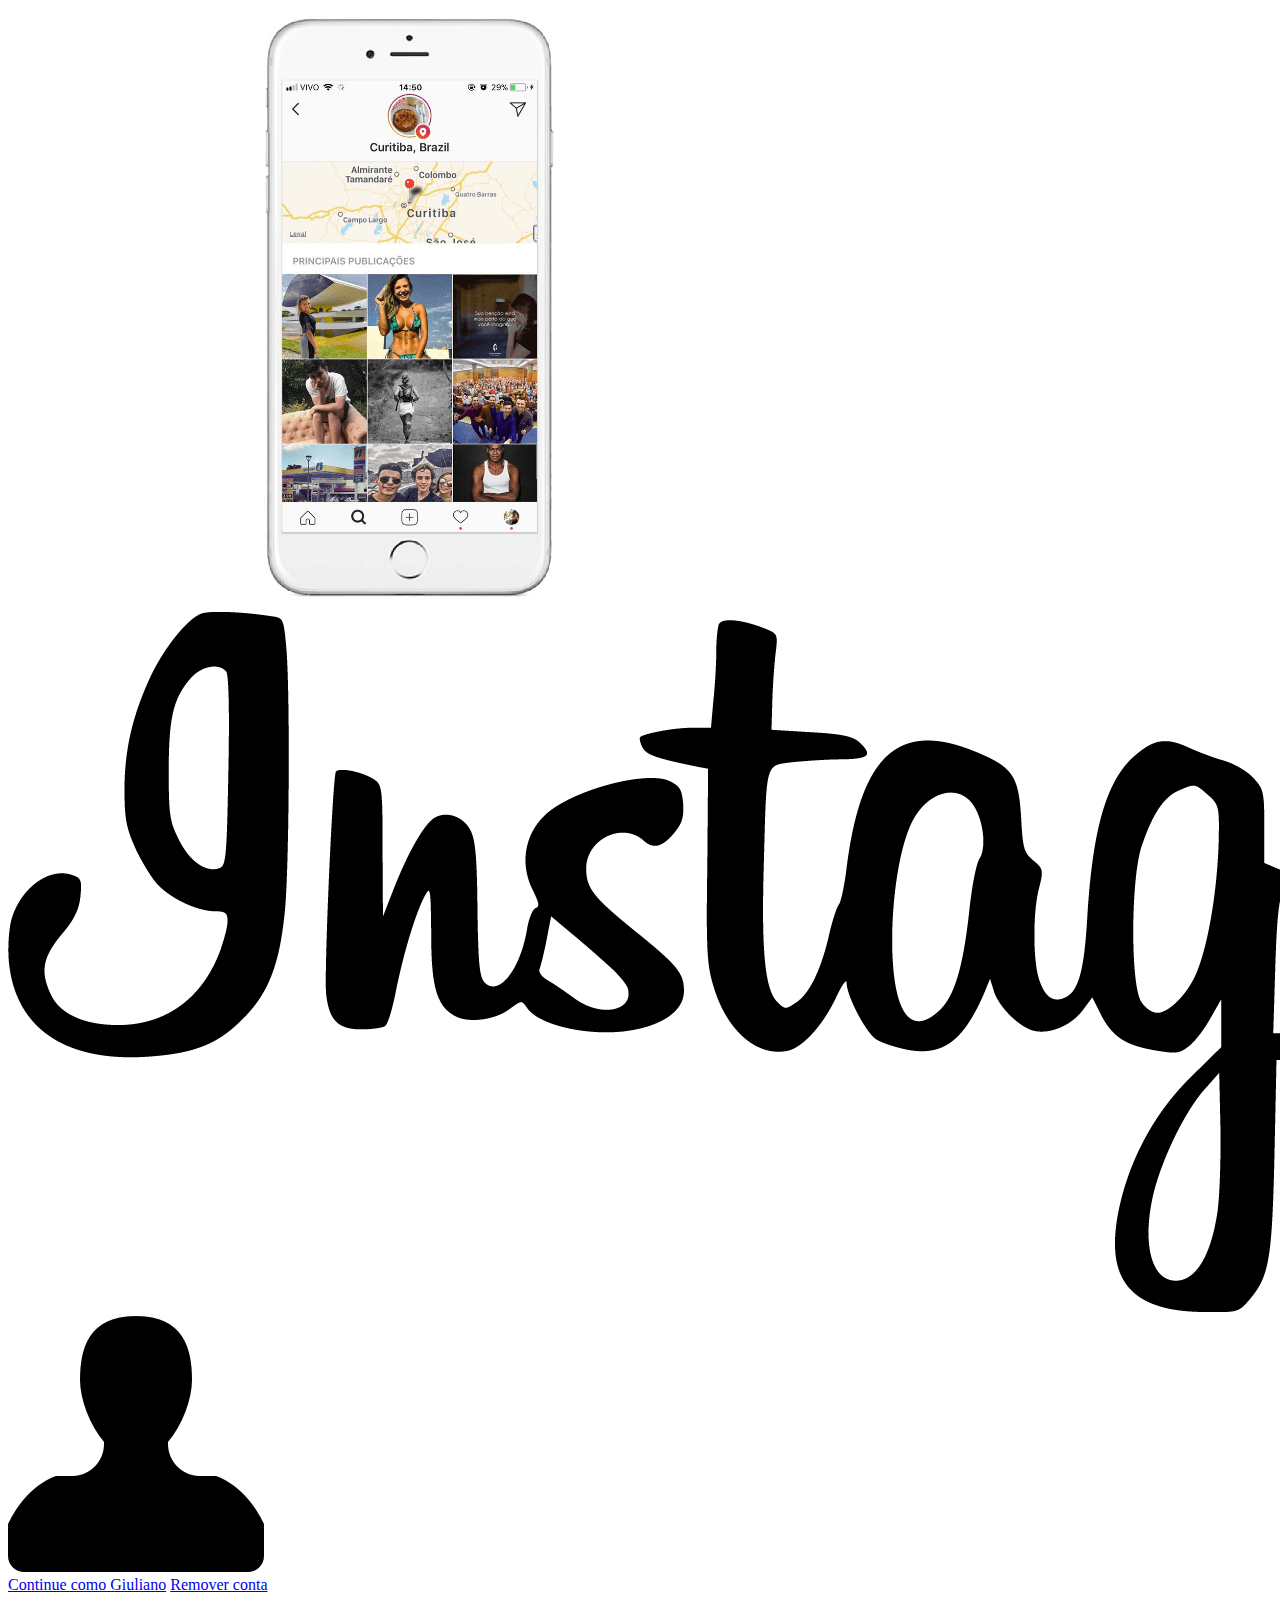
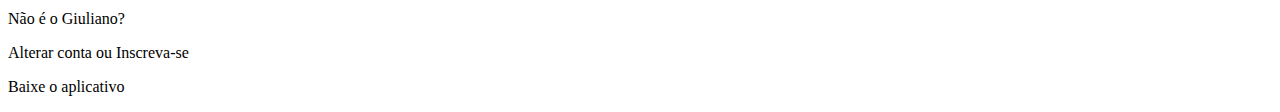
==== instagram/index.html @ 700491b7 "HTML da página estruturado" ====
<!DOCTYPE html>
<html lang="en">
<head>
    <meta charset="UTF-8">
    <meta name="viewport" content="width=device-width, initial-scale=1.0">
    <title>Document</title>
</head>
<body>
    <div class="insta-wrapper">

        <div class="insta-phone">
            <img src="img/phone.png" alt="Imagem de um celular">

        </div>

        <div class="insta-continue">

            <div class="group">

                <img src="./img/insta.png" class="logo" alt="logo do instagram" />
                <div class="profile">
                    <img src="./img/user.png" alt="Foto de perfil">

                </div>

                <a href="#" class="login">Continue como Giuliano</a>
                <a href="#" class="logout">Remover conta</a>

            </div>

            <div class="group">

                <p class="not-account">Não é o Giuliano?</p>
                <p class="link-group">

                    <span class="link-blue">Alterar conta</span>
                        ou
                    <span class="link-blue">Inscreva-se</span>

                </p>
            </div>

            <div class="get-the--app">
                <p class="get-app">Baixe o aplicativo</p>
                <div class="download">
                    <a href="#" class="app-download"></a>
                    <a href="#" class="app-download"></a>

                </div>

            </div>

        </div>

    </div>
</body>
</html>
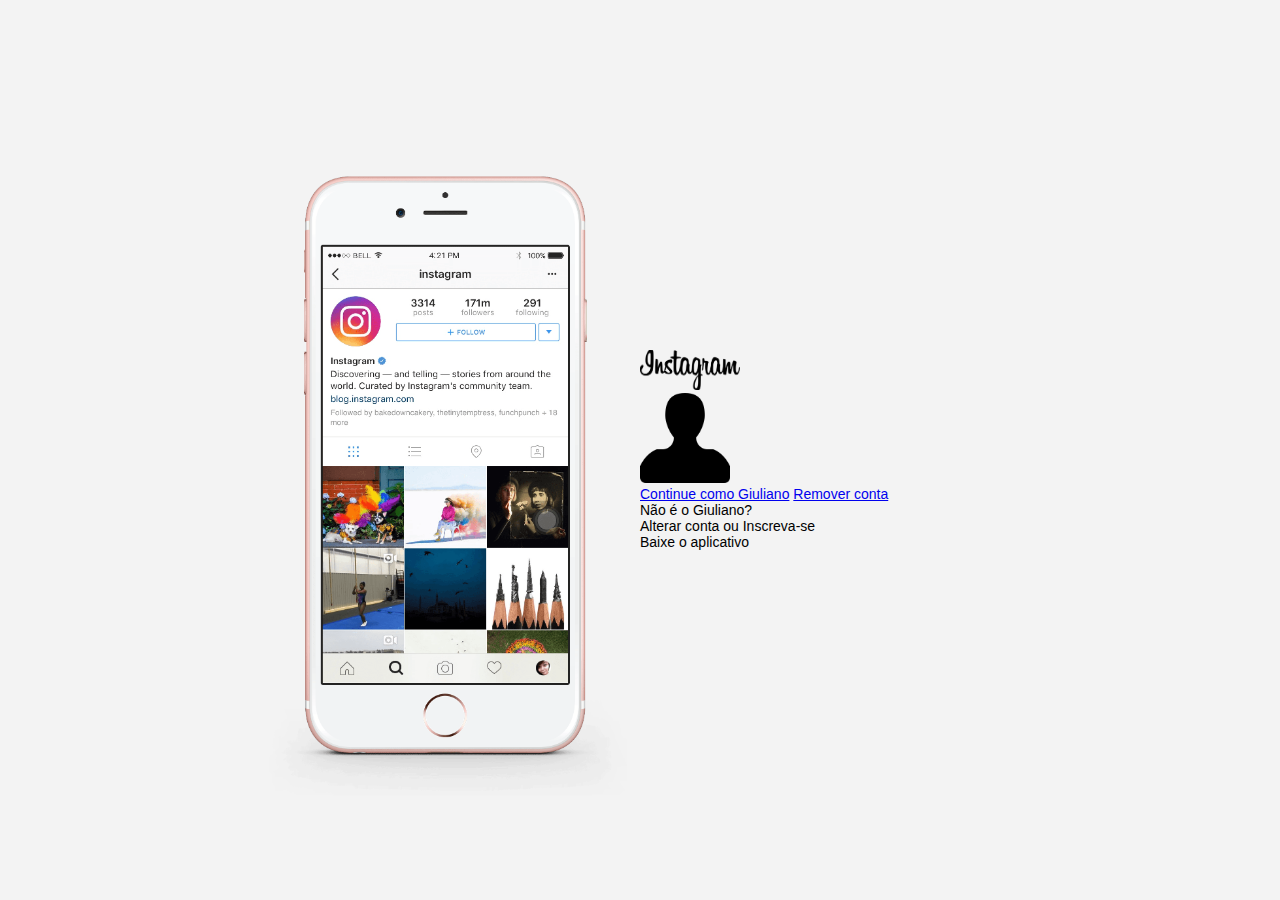
==== commit d596790c: "Configurando o posicionamento ods elementos" ====
--- a/instagram/index.html
+++ b/instagram/index.html
@@ -3,13 +3,14 @@
 <head>
     <meta charset="UTF-8">
     <meta name="viewport" content="width=device-width, initial-scale=1.0">
+    <link rel="stylesheet" href="style.css">
     <title>Document</title>
 </head>
 <body>
     <div class="insta-wrapper">
 
         <div class="insta-phone">
-            <img src="img/phone.png" alt="Imagem de um celular">
+            <img src="img/phone.png" alt="Imagem de um celular" />
 
         </div>
 
@@ -17,9 +18,9 @@
 
             <div class="group">
 
-                <img src="./img/insta.png" class="logo" alt="logo do instagram" />
+                <img src="./img/insta.png" class="logo" alt="logo do instagram" width="100" height="40"/>
                 <div class="profile">
-                    <img src="./img/user.png" alt="Foto de perfil">
+                    <img src="./img/user.png" alt="Foto de perfil" width="90" height="90">
 
                 </div>
 
--- a/instagram/style.css
+++ b/instagram/style.css
@@ -0,0 +1,42 @@
+* {
+
+    padding: 0;
+    margin: 0;
+    box-sizing: none;
+    font-family: sans-serif;
+    font-size: 14px;
+}
+
+body {
+
+    width: 100%;
+    min-width: 100vh;
+    background-color: rgb(243, 243, 243);
+    margin: 0;
+    padding: 0;
+    display: flex;
+    justify-content: center;
+}
+
+.insta-wrapper {
+
+    display: flex;
+    align-items: center;
+    justify-content: start;
+    width: 60%;
+    height: 100vh;
+  
+}
+
+.insta-phone {
+
+    display: flex;
+    align-items: center;
+    justify-content: center;
+    width: 50%;
+}
+
+.insta-phone img {
+
+    height: 50rem;
+}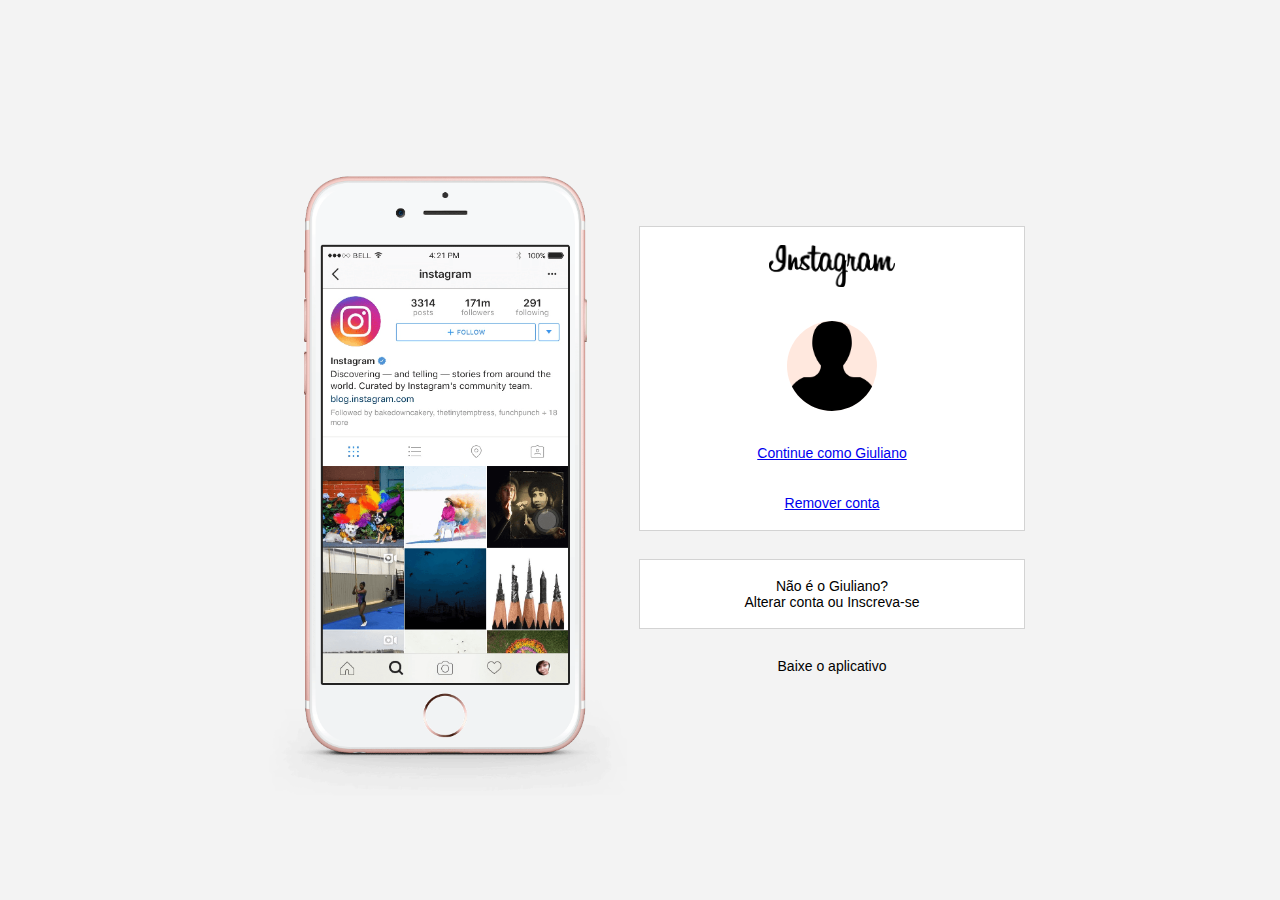
==== commit d19dfe86: "Componente profile completo" ====
--- a/instagram/index.html
+++ b/instagram/index.html
@@ -18,7 +18,7 @@
 
             <div class="group">
 
-                <img src="./img/insta.png" class="logo" alt="logo do instagram" width="100" height="40"/>
+                <img src="./img/insta.png" class="logo" alt="logo do instagram" />
                 <div class="profile">
                     <img src="./img/user.png" alt="Foto de perfil" width="90" height="90">
 
--- a/instagram/style.css
+++ b/instagram/style.css
@@ -39,4 +39,45 @@
 .insta-phone img {
 
     height: 50rem;
-}+}
+
+.insta-continue {
+
+    display:flex;
+    align-items: center;
+    flex-direction: center;
+    justify-content: space-around;
+    flex-direction: column;
+    min-height: 34rem;
+    width: 50%;
+}
+
+.group {
+
+    display:flex;
+    flex-direction: column;
+    align-items: center;
+    justify-content: space-between;
+    width: 100%;
+    background-color: #FFFFFF;
+    padding: 1.3rem 0;
+    border: 1px solid lightgrey;
+}
+
+.group:nth-child(1) {
+    min-height: 19rem;
+}
+
+.logo {
+    height: 3rem;
+
+}
+
+.profile {
+    display: flex;
+    justify-content: center;
+    align-items: center;
+    border-radius: 50%;
+    background-color: rgba(255, 160, 122, 0.246);
+    overflow: hidden;
+}
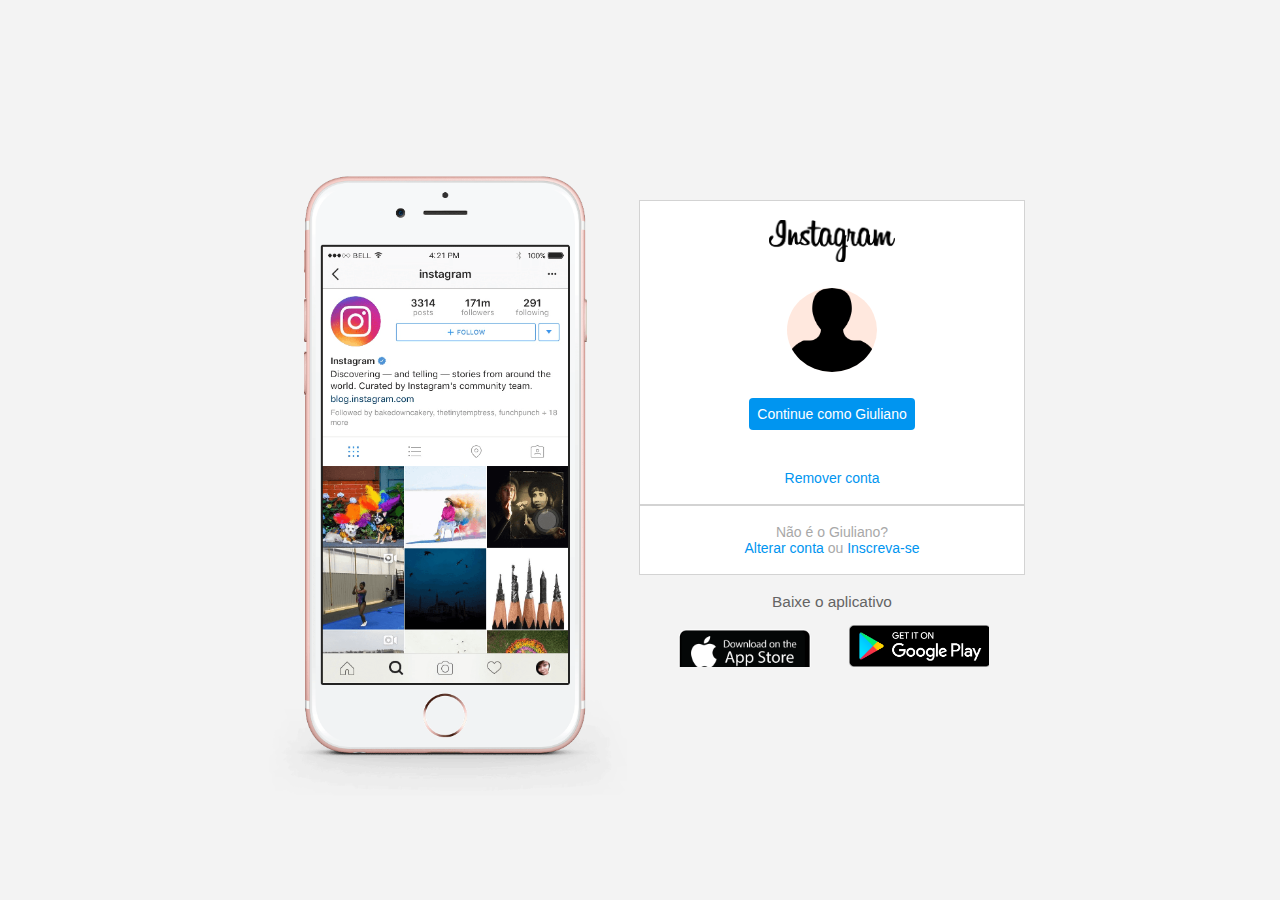
==== commit 9872b340: "Layout desktop completo" ====
--- a/instagram/index.html
+++ b/instagram/index.html
@@ -32,7 +32,7 @@
             <div class="group">
 
                 <p class="not-account">Não é o Giuliano?</p>
-                <p class="link-group">
+                <p class="not-account">
 
                     <span class="link-blue">Alterar conta</span>
                         ou
--- a/instagram/style.css
+++ b/instagram/style.css
@@ -18,6 +18,13 @@
     justify-content: center;
 }
 
+a {
+
+    text-decoration: none;
+}
+
+/* container */
+
 .insta-wrapper {
 
     display: flex;
@@ -27,6 +34,8 @@
     height: 100vh;
   
 }
+
+/* coluna esquerda */
 
 .insta-phone {
 
@@ -41,6 +50,8 @@
     height: 50rem;
 }
 
+/* coluna direita */
+
 .insta-continue {
 
     display:flex;
@@ -52,6 +63,8 @@
     width: 50%;
 }
 
+/* grupos de componentes */
+
 .group {
 
     display:flex;
@@ -62,16 +75,20 @@
     background-color: #FFFFFF;
     padding: 1.3rem 0;
     border: 1px solid lightgrey;
+
 }
 
 .group:nth-child(1) {
     min-height: 19rem;
 }
 
+/* logo */
+
 .logo {
     height: 3rem;
 
 }
+/* perfil */
 
 .profile {
     display: flex;
@@ -81,3 +98,84 @@
     background-color: rgba(255, 160, 122, 0.246);
     overflow: hidden;
 }
+
+.profile img {
+
+    height: 6rem;
+
+}
+
+/* registro */
+
+.login {
+
+    background-color: #0095F0;
+    color:#FFF;
+    padding: 8px;
+    border-radius: 4px;
+}
+
+.logout {
+
+color: #0095F0;
+margin-top: 1rem;
+
+}
+
+.not-account {
+
+    color: rgb(168, 168, 168);
+
+}
+
+.link-blue {
+
+    color: #0095F0;
+}
+
+/* apps store */
+
+.get-the--app {
+
+    display:flex;
+    flex-direction: column;
+    align-items: center;
+    justify-content: center;
+    width: 100%;
+    padding: 1.3rem 0;
+}
+
+.get-app {
+
+    color: rgb(100, 100, 100);
+    font-size: 1.1rem;
+}
+
+.download {
+
+    display: flex;
+    width: 100%;
+    justify-content: space-evenly;
+    align-items: center;
+    padding: 1rem;
+}
+
+.app-download {
+
+    height: 3rem;
+    width: 10rem;
+    background-size: cover;
+}
+
+.app-download:nth-child(1) {
+
+    background-image: url("./img/pngwave.png");
+}
+
+.app-download:nth-child(2) {
+    
+    background-image: url("./img/google.png");
+}
+
+/* responsivo */
+
